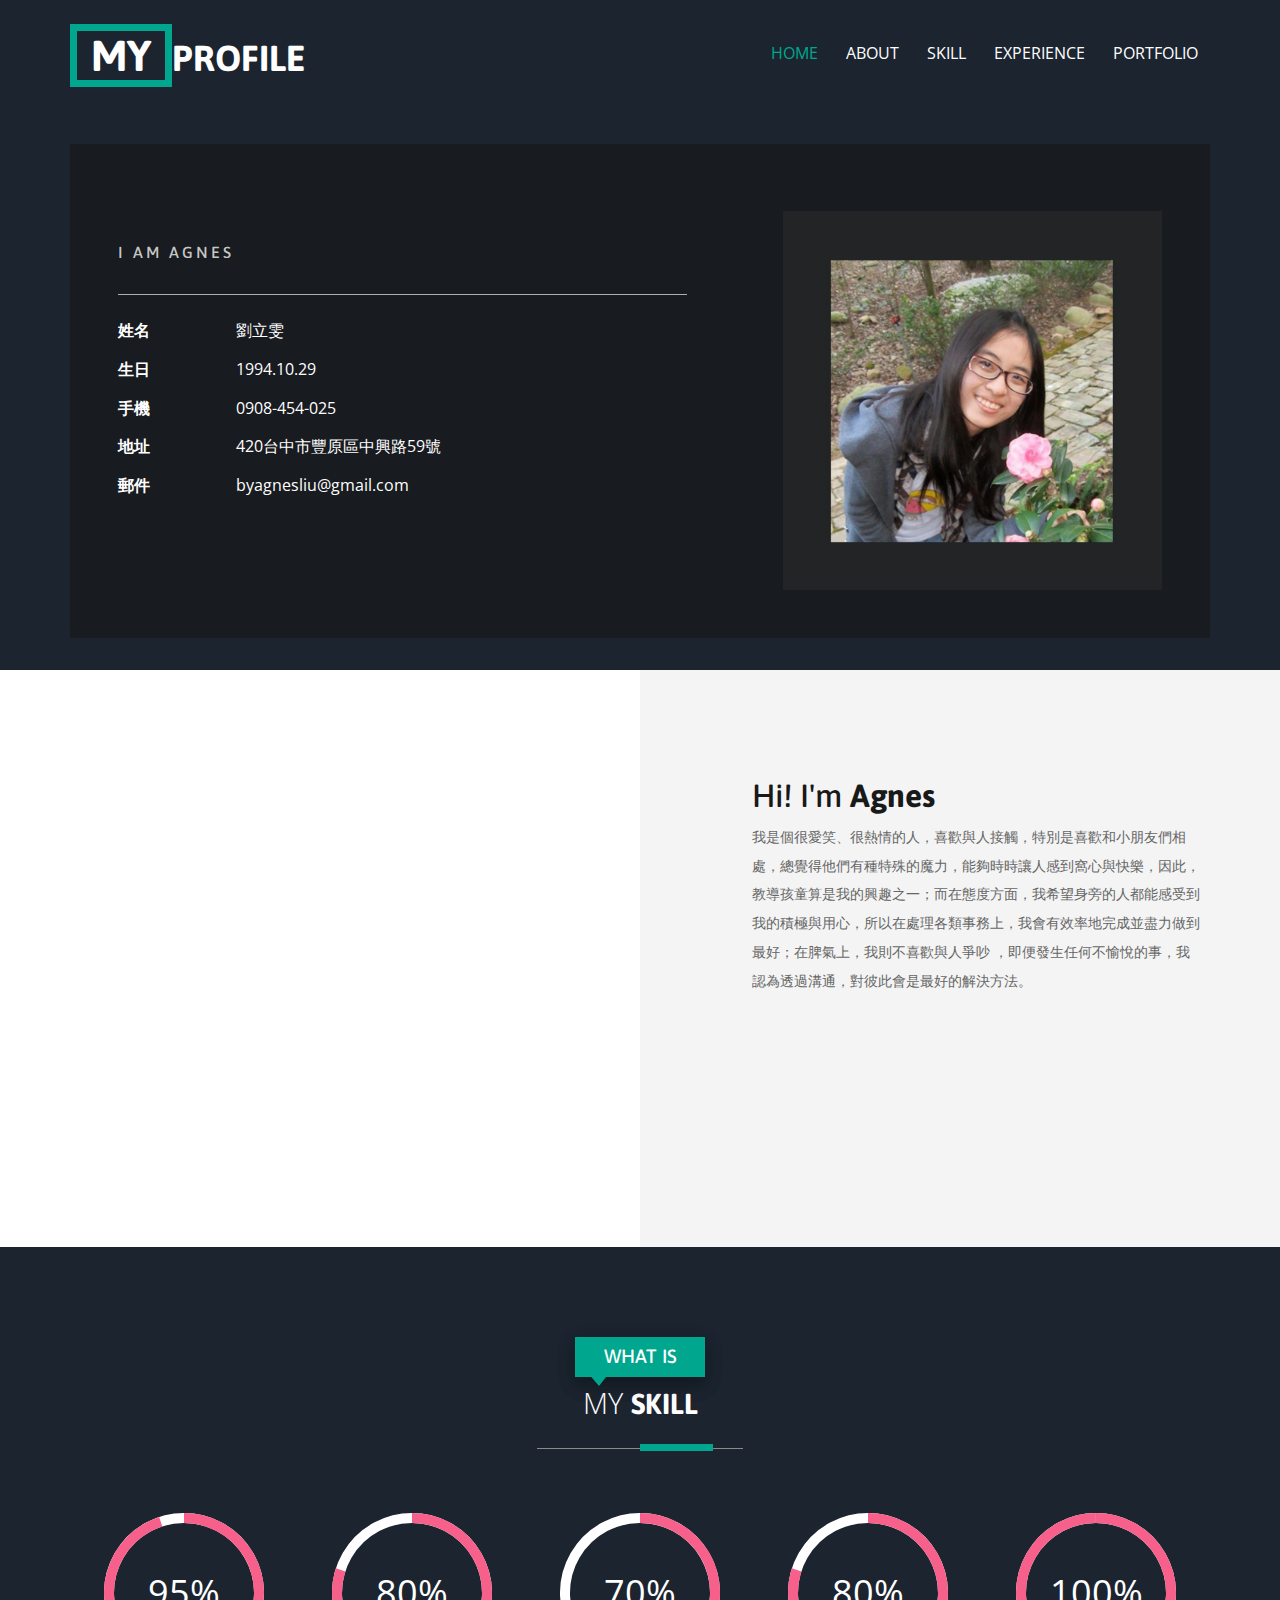
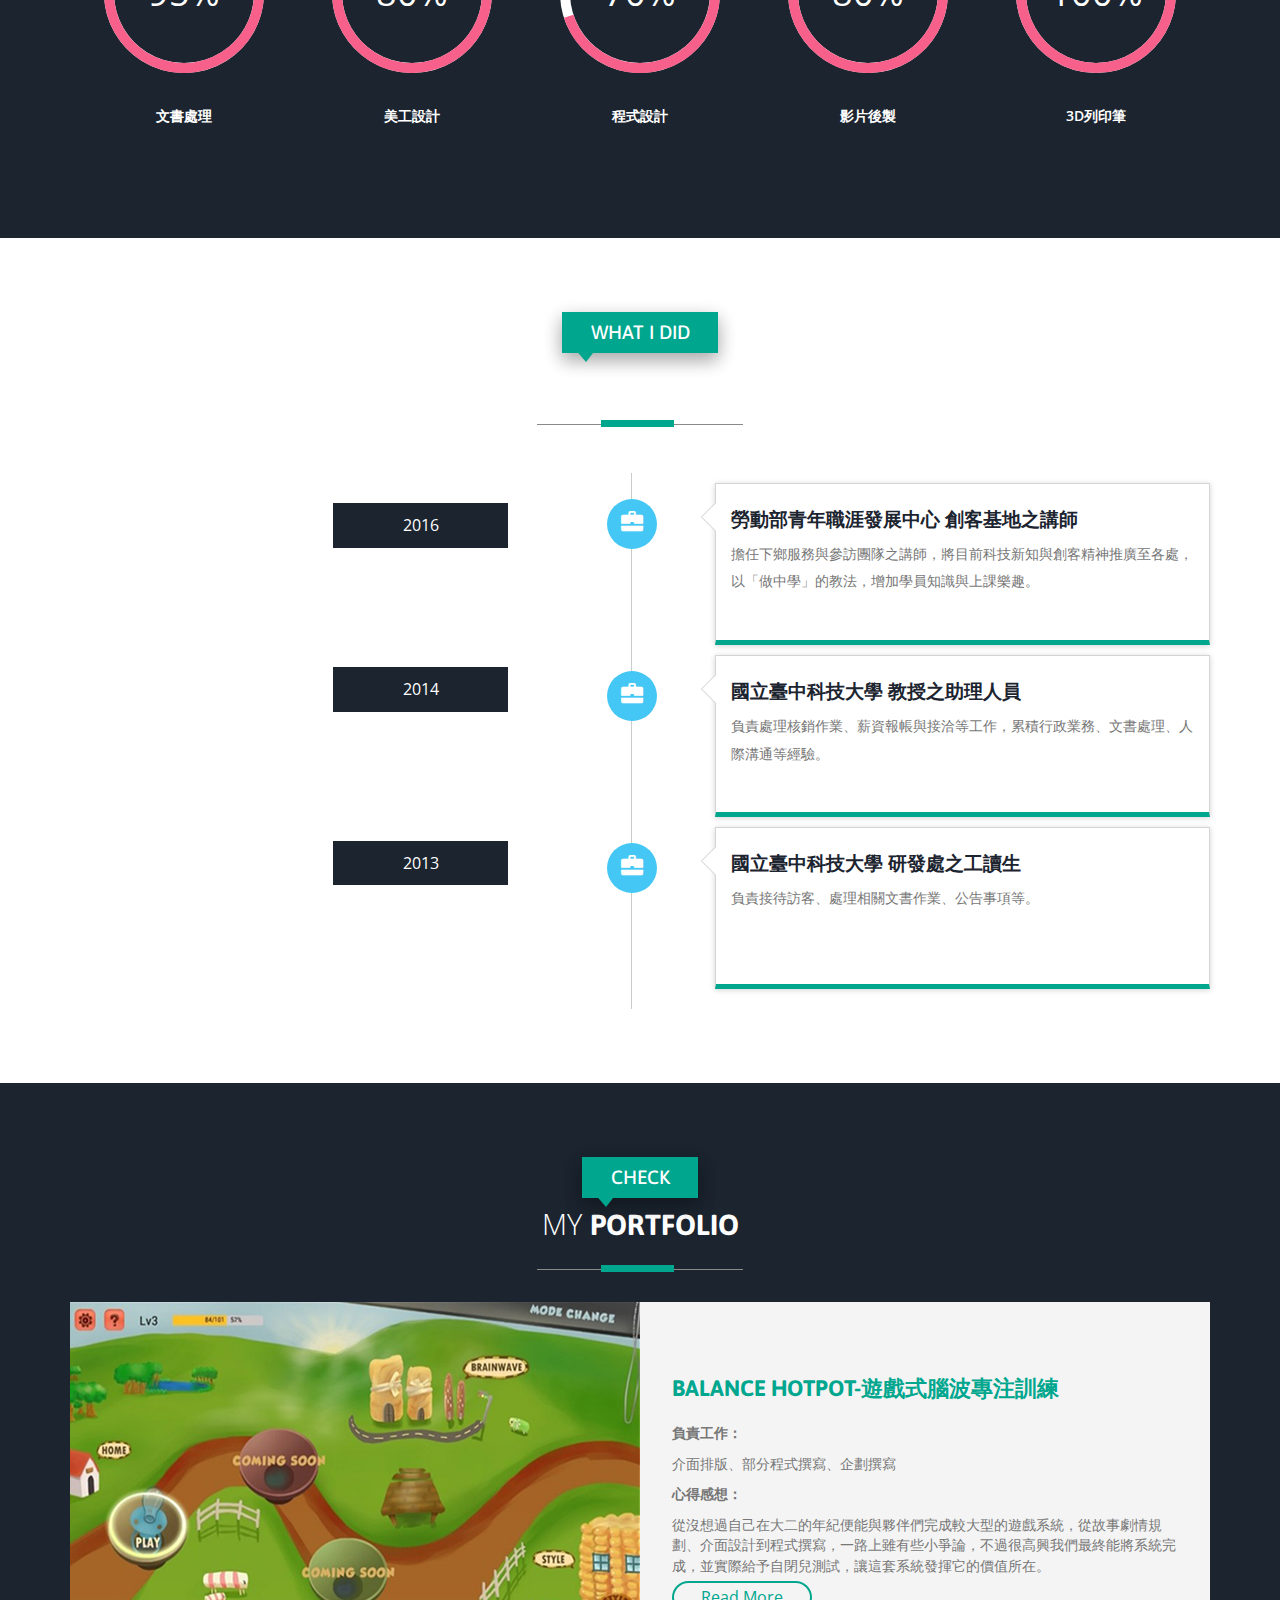
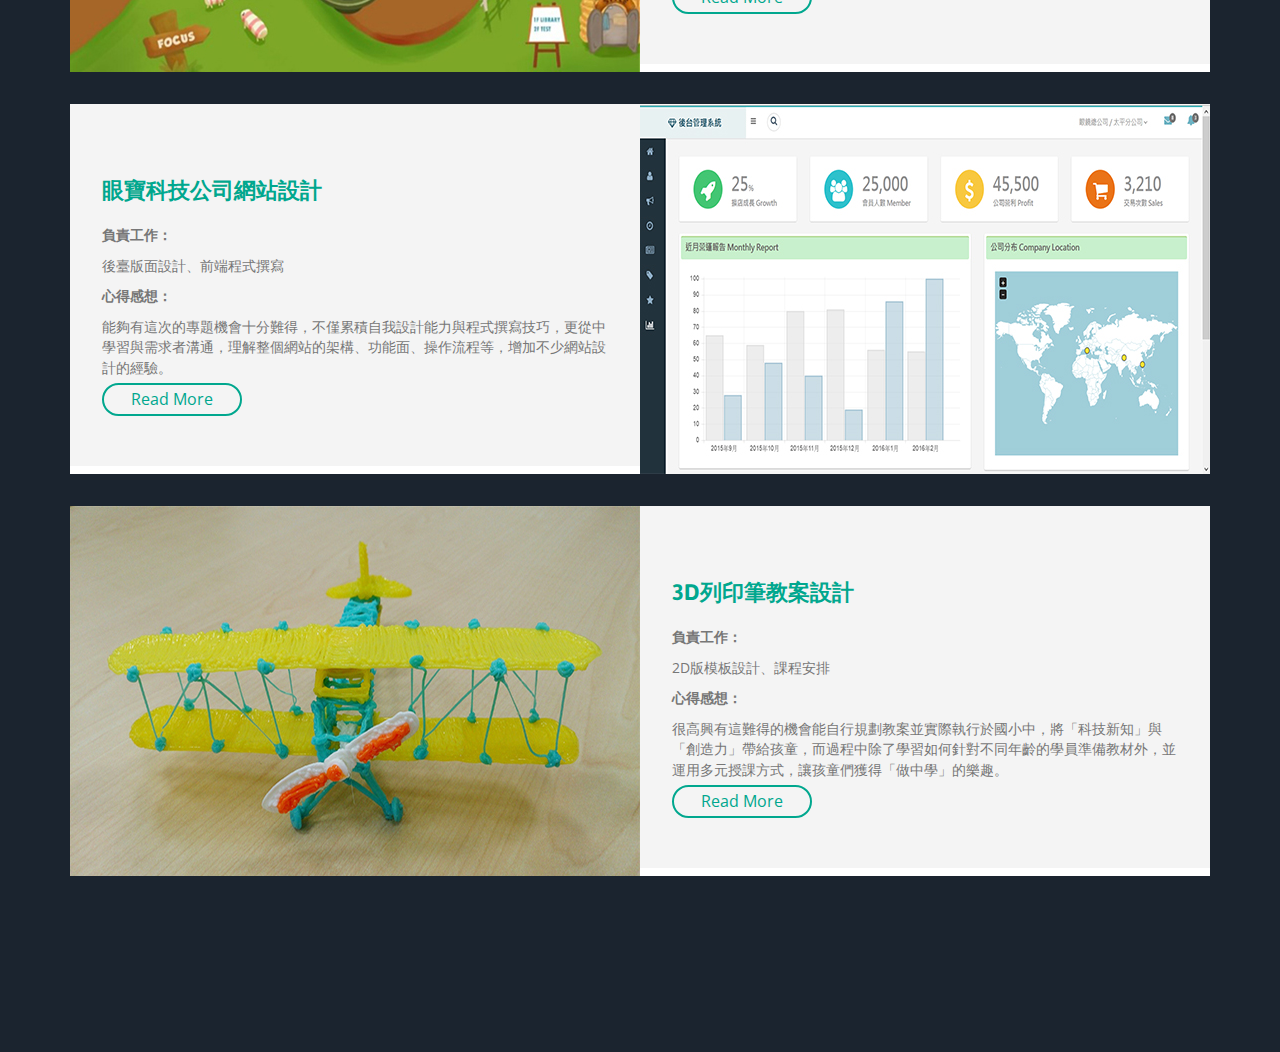
==== index.html @ fe621efb "upload myprofile" ====
<!DOCTYPE HTML>
<html>
	<head>
		<title>My Profile</title>
		<meta name="viewport" content="width=device-width, initial-scale=1"/>
		<meta http-equiv="Content-Type" content="text/html; charset=utf-8" />
		<link href="css/bootstrap.css" rel='stylesheet' type='text/css' />
		<link href="css/style.css" rel='stylesheet' type='text/css' />
		<link href='//fonts.googleapis.com/css?family=Asap:400,700,400italic' rel='stylesheet' type='text/css'>
		<link href='//fonts.googleapis.com/css?family=Open+Sans:400,300,600' rel='stylesheet' type='text/css'>

		<script src="js/jquery.min.js"></script>
		<script type="text/javascript" language="javascript" src="myprofile/myprofile.nocache.js"></script>
		 
		<!---- start-smoth-scrolling---->
		<script type="text/javascript" src="js/move-top.js"></script>
		<script type="text/javascript" src="js/easing.js"></script>
		<script type="text/javascript">
					jQuery(document).ready(function($) {
						$(".scroll").click(function(event){		
							event.preventDefault();
							$('html,body').animate({scrollTop:$(this.hash).offset().top},1000);
						});
					});
		</script>
	</head>

	<body>
		<!-- container -->
			<!-- header -->
			<div id="home" class="header">
				<div class="container">
					<!-- top-header -->
					<div class="top-header">
						<!--top-nav---->
						<div class="top-nav">
							<div class="navigation">
								<div class="logo">
									<h1><a href="index.html"><span>My</span>Profile</a></h1>
								</div>

								<div class="navigation-right">
									<span class="menu"><img src="images/menu.png" alt=" " /></span>
									<nav class="link-effect-3" id="link-effect-3">
										<ul class="nav1 nav nav-wil">
											<li class="active"><a data-hover="Home" href="index.html">Home</a></li>
											<li><a class="scroll" data-hover="About" href="#about">About</a></li>
											<li><a class="scroll" data-hover="Skill" href="#skill" >Skill</a></li>
											<li><a class="scroll" data-hover="Experience" href="#work">Experience</a></li>
											<li><a class="scroll" data-hover="Portfolio" href="#portfolio">Portfolio</a></li>
										</ul>
									</nav>
									<!-- script-for-menu -->
									<script>
									    $( "span.menu" ).click(function() {
											$( "ul.nav1" ).slideToggle( 300, function() {
											});
										});
									</script>
									<!-- /script-for-menu -->
								</div>

								<div class="clearfix"></div>
							</div>
						</div>

						<div class="banner-info">
							<div class="col-md-7 header-right">
								<h1 id="hi" style="display: none;">Hi</h1>
								<div >
									<h6 style="padding-top: 40px;">I AM AGNES</h6>
									<ul class="address">
										<li>
											<ul class="address-text">
												<li><b>姓名</b></li>
												<li>劉立雯</li>
											</ul>
										</li>
										<li>
											<ul class="address-text">
												<li><b>生日</b></li>
												<li>1994.10.29</li>
											</ul>
										</li>
										<li>
											<ul class="address-text">
												<li><b>手機</b></li>
												<li>0908-454-025</li>
											</ul>
										</li>
										<li>
											<ul class="address-text">
												<li><b>地址</b></li>
												<li>420台中市豐原區中興路59號</li>
											</ul>
										</li>
										<li>
											<ul class="address-text">
												<li><b>郵件</b></li>
												<li>byagnesliu@gmail.com</a></li>
											</ul>
										</li>								
									</ul>
								</div>
							</div>

							<div class="col-md-5 header-left">
								<img id="myphoto" src="images/img1.jpg" alt="">
							</div>
							<script>
								$("#myphoto").hover(function(){
									$("#hi").fadeIn("slow").fadeOut("slow").fadeIn("slow");
								});
							</script>
							<div class="clearfix"> </div>
									
					    </div>
					</div>
				</div>
			</div>

			<!-- about -->
			<div id="about" class="about">
				<div class="col-md-6 about-left">
					<div class="about-left-grid">
						<h2>Hi! I'm <span>Agnes</span></h2>
						<p>我是個很愛笑、很熱情的人，喜歡與人接觸，特別是喜歡和小朋友們相處，總覺得他們有種特殊的魔力，能夠時時讓人感到窩心與快樂，因此，教導孩童算是我的興趣之一；而在態度方面，我希望身旁的人都能感受到我的積極與用心，所以在處理各類事務上，我會有效率地完成並盡力做到最好；在脾氣上，我則不喜歡與人爭吵 ，即便發生任何不愉悅的事，我認為透過溝通，對彼此會是最好的解決方法。</p>
					</div>
				</div>

				<div class="col-md-6 about-right">
				</div>
				
				<div class="clearfix"> </div>
			</div>

			<!-- skill -->
			<div class="skill" id="skill">
				<div class="container">
					<div class="skill-head one text-center ">
						<h4>WHAT IS</h4>
						<h3>MY <span>SKILL</span></h3>
						<span class="border two"></span>
				</div>
				<div class="skill-grids">
					<div class="col-md-2 skills-grid text-center">
						<div class="circle" id="circles-1"></div>
						<p>文書處理</p>
					</div>
					<div class="col-md-2 skills-grid text-center">
						<div class="circle" id="circles-2"></div>
						<p>美工設計</p>
					</div>
					<div class="col-md-2 skills-grid text-center">
						<div class="circle" id="circles-3"></div>
						<p>程式設計</p>
					</div>
					<div class="col-md-2 skills-grid text-center">
						<div class="circle" id="circles-4"></div>
						<p>影片後製</p>
					</div>
					<div class="col-md-2 skills-grid text-center">
						<div class="circle" id="circles-5"></div>
						<p>3D列印筆</p>
					</div>
					<div class="clearfix"> </div>

					<script type="text/javascript" src="js/circles.js"></script>
					<script>
								
								for (var i = 1; i <= 7; i++) {
									var child = document.getElementById('circles-' + i);
									var percentage = [95,80,70,80,100];
										Circles.create({
											id:         child.id,
											percentage: percentage[i-1],
											radius:     80,
											width:      10,
											number:   	percentage / 1,
											text:       '%',
											colors:     ['#ffffff', '#f6608a']
										});
								}
									
					</script>
				</div>
			</div>	

			<!--experience-->
			<div id="work" class="work">
				<div class="container">
					<div class="skill-head text-center">
						<h4>WHAT I DID</h4>
						<h3>MY <span>EXPERIENCE</span></h3>
						<span class="border one"></span>
					</div>
					<div class="time-main w3l-agile">
						<div class="col-md-6 year-info">
							<ul class="year">
								<li>2016</li>
								<li>2014</li>
								<li>2013</li>
								<div class="clearfix"></div>
							</ul>
						</div> 
					    <ul class="col-md-6 timeline">
							<li>
								<div class="timeline-badge info"><i class="glyphicon glyphicon-briefcase"></i></div>
								<div class="timeline-panel">
									<div class="timeline-heading">
										<h4 class="timeline-title">勞動部青年職涯發展中心 創客基地之講師    </h4>
									</div>
									<div class="timeline-body">
										<p>擔任下鄉服務與參訪團隊之講師，將目前科技新知與創客精神推廣至各處，以「做中學」的教法，增加學員知識與上課樂趣。 </p>
									</div>
								 </div>
							</li>
							<li>
								<div class="timeline-badge info"><i class="glyphicon glyphicon-briefcase"></i></div>
								<div class="timeline-panel">
									<div class="timeline-heading">
										<h4 class="timeline-title">國立臺中科技大學 教授之助理人員  </h4>
									</div>
									<div class="timeline-body">
										<p>負責處理核銷作業、薪資報帳與接洽等工作，累積行政業務、文書處理、人際溝通等經驗。</p>
									</div>									
								 </div>
							</li>
							<li>
								<div class="timeline-badge info"><i class="glyphicon glyphicon-briefcase"></i></div>
								<div class="timeline-panel">
									<div class="timeline-heading">
										<h4 class="timeline-title">國立臺中科技大學 研發處之工讀生  </h4>
									</div>
									<div class="timeline-body">
										<p>負責接待訪客、處理相關文書作業、公告事項等。</p>
									</div>									
								 </div>
							</li>
						</ul>
						<div class="clearfix"></div>
					</div>
				</div>
			</div>
			
    		<!-- portfolio -->
			<div class="portfolio" id="portfolio">
				<div class="container">
						<div class="skill-head text-center">
						<h4>CHECK</h4>
						<h3>MY <span>PORTFOLIO</span></h3>
						<span class="border one"></span>
				</div>
				<!--Balance Hotpot-->
				<div class="news-grid w3l-agile">
					<div class="col-md-6 news-img">
						<a href="#" data-toggle="modal" data-target="#myModal1"> <img src="images/b1.jpg" alt=" " class="img-responsive"></a>
					</div>
					<div class="col-md-6 news-text">
						<h3> <a href="#" data-toggle="modal" data-target="#myModal1">Balance Hotpot-遊戲式腦波專注訓練</a></h3>
						<p><b>負責工作：</b></p>
						<p>介面排版、部分程式撰寫、企劃撰寫</p>
						<p><b>心得感想：</b></p>
						<p>從沒想過自己在大二的年紀便能與夥伴們完成較大型的遊戲系統，從故事劇情規劃、介面設計到程式撰寫，一路上雖有些小爭論，不過很高興我們最終能將系統完成，並實際給予自閉兒測試，讓這套系統發揮它的價值所在。</p>
						<a href="#" data-toggle="modal" data-target="#myModal1" class="read hvr-shutter-in-horizontal" style="margin-top: 20px">Read More</a>
					</div>		
					<div class="clearfix"></div>
				</div>
				<!--Glasses-->
				<div class="news-grid">
					<div class="col-md-6 news-text two">
						<h3> <a href="#" data-toggle="modal" data-target="#myModal2">眼寶科技公司網站設計</a></h3>
						<p><b>負責工作：</b></p>
						<p>後臺版面設計、前端程式撰寫</p>
						<p><b>心得感想：</b></p>
						<p>能夠有這次的專題機會十分難得，不僅累積自我設計能力與程式撰寫技巧，更從中學習與需求者溝通，理解整個網站的架構、功能面、操作流程等，增加不少網站設計的經驗。</p>

						<a href="#" data-toggle="modal" data-target="#myModal2" class="read hvr-shutter-in-horizontal" style="margin-top: 20px">Read More</a>
					</div>
					<div class="col-md-6 news-img two">
						<a href="#" data-toggle="modal" data-target="#myModal2"> <img src="images/b2.jpg" alt=" " class="img-responsive"></a> 
					</div>
					<div class="clearfix"></div>
				</div>
				<!--3D Pen-->
				<div class="news-grid">
					<div class="col-md-6 news-img">
						<a href="#" data-toggle="modal" data-target="#myModal3"> <img src="images/b3.jpg" alt=" " class="img-responsive"></a> 
					</div>
					<div class="col-md-6 news-text">
						<h3> <a href="#" data-toggle="modal" data-target="#myModal3">3D列印筆教案設計</a></h3>
						<p><b>負責工作：</b></p>
						<p>2D版模板設計、課程安排</p>
						<p><b>心得感想：</b></p>
						<p>很高興有這難得的機會能自行規劃教案並實際執行於國小中，將「科技新知」與「創造力」帶給孩童，而過程中除了學習如何針對不同年齡的學員準備教材外，並運用多元授課方式，讓孩童們獲得「做中學」的樂趣。</p>

						<a href="#" data-toggle="modal" data-target="#myModal3" class="read hvr-shutter-in-horizontal">Read More</a>
					</div>
					<div class="clearfix"></div>
				</div>
			</div>
			
				
			<!-- pop BalanceHotpot-->
			<div class="modal ab fade" id="myModal1" tabindex="-1" role="dialog" aria-labelledby="myModalLabel">
				<div class="modal-dialog about" role="document">
					<div class="modal-content about">
						<div class="modal-header">
							<button type="button" class="close ab" data-dismiss="modal" aria-label="Close"><span aria-hidden="true">&times;</span></button>						
						</div>
						<div class="modal-body about">
							<div class="about">
								<div class="about-inner">	   
									<img src="images/b1.jpg" alt="about"/>
										<h4 class="tittle">Balance Hotpot-遊戲式腦波專注訓練</h4>
										<p style="text-align: left">本作品為一數位學習輔助教具，旨在協助自閉兒孩童進行專注訓練之早療，透過趣味性的動畫與故事劇情，增加孩童在使用過程中的吸引力，而為準確測量專注數值的高低，搭配美國神念科技 (NeuroSky) 所研發的行動腦波耳機作為穿戴應用；在學習過程中，則採用自我調整學習（self-regulated learning） 理論作為基礎，規劃一套完整的流程，讓學習者藉著自身的力量便能學習自我提升專注力，其中另融入學習風格(learning styles)此教育理論，為使用者打造個人化的學習環境。</p>
								</div>			
							</div>
						</div>
					</div>
				</div>
			</div>

			<!-- pop Glasses-->
			<div class="modal ab fade" id="myModal2" tabindex="-1" role="dialog" aria-labelledby="myModalLabel">
				<div class="modal-dialog about" role="document">
					<div class="modal-content about">
						<div class="modal-header">
							<button type="button" class="close ab" data-dismiss="modal" aria-label="Close"><span aria-hidden="true">&times;</span></button>						
						</div>
						<div class="modal-body about">
							<div class="about">
								<div class="about-inner">	   
									<img src="images/b2.jpg" alt="about"/>
										<h4 class="tittle">眼寶科技公司網站設計</h4>
										<p style="text-align: left">本網站為一購物網站，因應客戶之需求，提供線上銷售、查看商品資訊、分析客源等需求。</p>
								</div>			
							</div>
						</div>
					</div>
				</div>
			</div>

			<!-- pop 3D Pen-->
			<div class="modal ab fade" id="myModal3" tabindex="-1" role="dialog" aria-labelledby="myModalLabel">
				<div class="modal-dialog about" role="document">
					<div class="modal-content about">
						<div class="modal-header">
							<button type="button" class="close ab" data-dismiss="modal" aria-label="Close"><span aria-hidden="true">&times;</span></button>						
						</div>
						<div class="modal-body about">
							<div class="about">
								<div class="about-inner">	   
									<img src="images/b3.jpg" alt="about"/>
										<h4 class="tittle">3D列印筆教案設計</h4>
										<p style="text-align: left">因多數學生未曾使用過3D列印筆，故在課程設計上先進行機器使用教學(握筆方式、進料、換線、繪製方式等)，建構學生對新科技物品有初步的使用概念與認知；接著，繪製2D平面圖，再由平面組裝成3D立體圖形，讓學習者了解立體物品的形成與空間概念的應用，而後透過引導方式，誘發學習者對該立體物品產生某一認知連結，為其外觀進行自由創作，展現創意設計之能力。。</p>
								</div>			
							</div>
						</div>
					</div>
				</div>
			</div>

			<a href="#home" id="toTop" style="display: block;"> <span id="toTopHover" style="opacity: 1;"> </span></a>
			<!--start-smooth-scrolling-->
			<script type="text/javascript">
				$(document).ready(function() {			
						$().UItoTop({ easingType: 'easeOutQuart' });
				});
			</script>
			<!-- //for bootstrap working -->
			<script src="js/bootstrap.js"></script>

	</body>
</html>
---- css/style.css ----
/*--
Author: W3layouts
Author URL: http://w3layouts.com
License: Creative Commons Attribution 3.0 Unported
License URL: http://creativecommons.org/licenses/by/3.0/
--*/
html, body{
    font-family: '微軟正黑體','Open Sans', sans-serif;
    font-size: 100%;
  	background: #FFf;
}
body a{
	transition:0.5s all;
	-webkit-transition:0.5s all;
	-moz-transition:0.5s all;
	-o-transition:0.5s all;
	-ms-transition:0.5s all;
}
body h1,h2,h3,h4,h5,h6{
	    font-family: 'Asap', sans-serif;
}
/*-- header --*/
#home {
    background: #1b242f;
    background-size: cover;
    -webkit-background-size: cover;
    -moz-background-size: cover;
    -o-background-size: cover;
    -ms-background-size: cover;
    min-height:650px;
	position: relative;
}
.top-header {
	padding: 2em 0;
}
.logo h1 {
    margin: 0;
    text-transform: uppercase;
    font-weight: bold;
     color:#fff;
}
.logo h1 a{
	text-decoration:none;
	 color:#fff;
}
.logo span {
    border: 7px solid #00a78e;
    padding: 0px 14px;
    font-size: 1.2em;
    color: #fff;
}
.logo{
	float:left;
}
.navigation-right{
	float:right;
}
.navigation-right ul li{
	display:inline-block;
}
.navigation-right ul li a{
	color:#fff;
    font-size:1em;
    text-decoration: none;
    padding: 10px 0;
	text-transform:uppercase;
    font-family: 'Open Sans', sans-serif;
}
.navigation-right ul li.active a{
	    color: #00a78e;
}
span.menu{
	display:none;
}
/*-- nav-hover --*/
.link-effect-3 a {
	padding: 10px 0;
	margin: 0 12px;
	color: #797878;
	text-shadow: none;
	position: relative;  
    font-family: 'Open Sans', sans-serif;
}
.link-effect-3 a::before {
	position: absolute;
	top: 0;
	left: 0;
	overflow: hidden;
	padding: 10px 0;
	max-width: 0;
	border-bottom: 3px solid #00a78e;
    color: #00a78e;
	content: attr(data-hover);
	-webkit-transition: max-width 0.5s;
	-moz-transition: max-width 0.5s;
	transition: max-width 0.5s;
}
.link-effect-3 a:hover::before {
	max-width: 100%;
}
/*--banner-info--*/
.banner-info {
    background:rgba(23, 20, 20, 0.58);
    margin-top: 4em;
}
.header-left {
    padding: 3em;
}
.header-right {
    padding: 3em;
}
ul.address-text {
    padding: 0;
}
ul.address {
    padding: 0;
}
.header-left img {
    width: 100%;
     margin-top: 19px;
}
.header-right {
    padding-left: 3em;
}
.header-right h1 {
    font-size: 2.5em;
    color: #fff;
    margin: 0.5em 0 0;
    font-weight: bold;
}
.header-right h1 {
    font-size: 1.2em;
    color: #FFF;
    background: #00a78e;
    display: inline-block;
    padding: .5em 1.5em;
    position: relative;
	    box-shadow: 0 8px 17px 0 rgba(0,0,0,0.2),0 6px 20px 0 rgba(0,0,0,0.19);
}
.header-right h1:before {
       width: 0;
    height: 0;
    position: absolute;
    content: '';
    bottom: -9px;
    left: 12px;
    border-style: solid;
    border-width: 14px 11px 0 12px;
    border-color: #00a78e transparent transparent transparent;
}
.skill-head h4 {
    font-size: 1.2em;
    color: #FFF;
    background: #00a78e;
    display: inline-block;
    padding: .5em 1.5em;
    position: relative;
	    box-shadow: 0 8px 17px 0 rgba(0,0,0,0.2),0 6px 20px 0 rgba(0,0,0,0.19);
}
.skill-head h4:before {
    width: 0;
    height: 0;
    position: absolute;
    content: '';
    bottom: -9px;
    left: 12px;
    border-style: solid;
    border-width: 14px 11px 0 12px;
    border-color: #00a78e transparent transparent transparent;
	
}
.header-right h6 {
       font-size: 1em;
    color: #C7C7C7;
    margin-top: 0.8em;
    letter-spacing: 3px;
    text-transform: uppercase;
}
ul.address {
    margin-top: 2em;
    border-top: 1px solid #AFAFAF;
    padding-top: 0.5em;
}
ul.address li {
    display: block;
}
ul.address li ul.address-text li {
    display: inline-block;
    font-size: 1em;
    color: #fff;
    margin-top: 1em;
	font-weight: 400;
}
ul.address li ul.address-text li:nth-child(1){
	width: 20%;
}
ul.address li ul.address-text li a {
    color: #fff;
	text-decoration:none;
}
ul.address li ul.address-text li a:hover{
        color: #00a78e;
}
ul.address-text b {
    color:#fff;
}

/*-- wellcome-note --*/
.welcome-note{
	margin:3em 0;
}
.note{
	
}
.note h1{
	color:#FFF;
	font-size:2.5em;
	font-weight:400;
}
.note h1 span{
	font-weight:700;
}
/*-- /blogs --*/
.news-text {
    float: right;
    padding: 3.38em 2em;
    background: #f4f4f4;
}
.news-img {
    float: left;
    position: relative;
    padding: 0;
}
.news-text.two {
    float:left;
}
.news-img img,.news-img.two  img{
    width: 100%;
}
.news-img.two {
    float:right;
}
.news-text h3   {
    font-size: 1.4em;
    color: #333333;
    text-transform: uppercase;
        margin-bottom: 1em;
		font-weight:bold;
}
.news-text p {
    font-size: 0.9em;;
    color: #777;
}
.news-text h3  a,ul.news li:hover  i{
	 color:#00a78e;
	 text-decoration:none;
}
ul.news li {
    display: inline-block;
       margin-right: 1em;
}
ul.news li i {
    margin-right: 4px;
}
ul.news li a{
    font-size: 0.9em;
    color: #777;
}
ul.news li i{
	color:#333;
}
a.read {
    margin-top:10px; 
    padding: 0.2em 1.7em;
    font-size: 1em;
    color: #00a78e;
    border: 2px solid #00a78e;
    text-decoration: none;
    border-radius: 1.5em;
    -webkit-border-radius: 1.5em;
    -moz-border-radius: 1.5em;
    -o-border-radius: 1.5em;
    -ms-border-radius: 1.5em;
}
a.read:hover {
	background:#00a78e;
	color:#fff;
}
ul.news {
    padding: 0;
}
.news-grid {
    margin: 2em 0;
    background: white;
}
.news-grid:hover{
		transition:0.5s all;
	-webkit-transition:0.5s all;
	-moz-transition:0.5s all;
	-o-transition:0.5s all;
	-ms-transition:0.5s all;
   box-shadow: 0 8px 17px 0 rgba(0,0,0,0.2),0 6px 20px 0 rgba(0,0,0,0.19);
   -webkit-box-shadow: 0 8px 17px 0 rgba(0,0,0,0.2),0 6px 20px 0 rgba(0,0,0,0.19);
   -moz-box-shadow: 0 8px 17px 0 rgba(0,0,0,0.2),0 6px 20px 0 rgba(0,0,0,0.19);
   -o-box-shadow: 0 8px 17px 0 rgba(0,0,0,0.2),0 6px 20px 0 rgba(0,0,0,0.19);
}
.blog {
    padding:5em 0;
}
.about-inner p {
    color: #777;
    line-height: 1.8em;
    font-size:0.9em;
}
h4.tittle  {
    color: #00a78e;
    text-decoration: none;
    font-size: 1.4em;
    margin: 1em 0 0.5em 0;
    text-transform: uppercase;
    font-weight: bold;
}
.modal-dialog.about {
    width: 757px;
    margin:3.5em auto 0;
}
.modal-content.about {
    background-color: #fff;
    border-radius: 0px!important;
}
.modal-body {
    position: relative;
    padding: 20px;
    text-align: center;
}
/*-- about-us --*/
span.border {
    width: 18%;
    background: #8C8989;
    height: 1px;
    display: block;
    margin-top: 26px;
    position: relative;
    margin: 23px auto 0px;
}
 span.border:after {
       content: ' ';
    position: absolute;
    background: #00a78e;
    height: 7px;
    display: block;
    width: 73px;
    top: -4px;
    left: 103px;
}
span.border.one:after {
    content: ' ';
    position: absolute;
    background: #00a78e;
    height: 7px;
    display: block;
    width: 73px;
    top: -4px;
    left: 64px;
}
.about-left-grid h3{
	font-size:2.5em;
	color:#FFF;
}
.about-left-grid{
	width:70%;
	float:right;
    margin-right: 10em;
	min-height:433px;
}
.about-left-grid h2{
	color:#191919;
	font-size:2em;
}
.about-left-grid h2 span{
	font-weight:700;
}
.about-left-grid p{
    color: #666666;
    font-size:1em;
    line-height: 2em;
    margin-top: 1.5em;
} 
.about-left-grid ul{
	margin:3em 0 0 0;
	padding:0;
}
.about-left-grid ul li{
	display:inline-block;
}
.about-left-grid ul li:nth-child(1){
	margin-right: 0.2em;
}
.about-left {
      padding: 4.5em 0 4.7em 0;
    float: right;
    background: #f4f4f4;
}
.about-left-grid ul li a {
       padding: 0.6em 2em;
    font-size: 1.2em;
    color: #00a78e;
    border: 2px solid #00a78e;
    text-decoration: none;
    border-radius: 1.5em;
    -webkit-border-radius: 1.5em;
    -moz-border-radius: 1.5em;
    -o-border-radius: 1.5em;
    -ms-border-radius: 1.5em;
}
.about-left-grid ul li a:hover{
	background:#00a78e;
	color:#FFF;
	border-radius:1.5em;
	-webkit-border-radius:1.5em;
	-moz-border-radius:1.5em;
	-o-border-radius:1.5em;
	-ms-border-radius:1.5em;
}
.about-right{
	 float: left;
	padding:0;
	background:url(../images/about-pic.jpg) no-repeat 0px 0px;
	background-size: cover;
   -o-background-size: cover;
   -webkit-background-size: cover;
   -moz-background-size: cover;
   -ms-background-size: cover;
}
/*-- skill --*/
.skill-head h3{
	color: #ffffff;
  font-size: 2em;
  font-weight:300;
  font-family: 'Open Sans', sans-serif;
  margin: 0;
  padding: 0 0 0.2em 0;
}
.skill-head h3 span{
	font-weight:700;
  font-family: 'Asap', sans-serif;
}
.skills-grid p{
  margin:20px 0 0 0;
  color:#ffffff;
  font-size: 0.9em;
  font-weight:600;
  text-transform:uppercase;
  font-family: '微軟正黑體','Open Sans', sans-serif;
}
.circle{
color:#ffffff;
font-size:36px;
}
span.circles-number {
  font-size: 36px;
}
span.circles-text {
  font-size: 36px;
}
.circles-text-wrp {
  line-height: 142px !important;
}

/* Rectangle In */
.hvr-rectangle-in {
  display: inline-block;
  vertical-align: middle;
  -webkit-transform: translateZ(0);
  transform: translateZ(0);
  box-shadow: 0 0 1px rgba(0, 0, 0, 0);
  -webkit-backface-visibility: hidden;
  backface-visibility: hidden;
  -moz-osx-font-smoothing: grayscale;
  position: relative;
  background:#00a78e;
  -webkit-transition-property: color;
  transition-property: color;
  -webkit-transition-duration: 0.3s;
  transition-duration: 0.3s;
  width: 70px;
    height: 70px;
    text-align: center;
	    border-radius: 50%;
}
.hvr-rectangle-in:before {
  content: "";
  position: absolute;
  z-index: -1;
  top: 0;
  left: 0;
  right: 0;
  bottom: 0;
  background:#F5F5F5;
  -webkit-transform: scale(1);
  transform: scale(1);
  -webkit-transition-property: transform;
  transition-property: transform;
  -webkit-transition-duration: 0.3s;
  transition-duration: 0.3s;
  -webkit-transition-timing-function: ease-out;
  transition-timing-function: ease-out;
      border-radius: 50%;
}
.hvr-rectangle-in:hover, .hvr-rectangle-in:focus, .hvr-rectangle-in:active {
  color: white;
}
.hvr-rectangle-in:hover:before, .hvr-rectangle-in:focus:before, .hvr-rectangle-in:active:before,.wthree_about_right_grid:hover .hvr-rectangle-in:before,.agileits_services_grid:hover .hvr-rectangle-in:before{
  -webkit-transform: scale(0);
  transform: scale(0);
}
.wthree_about_right_grids {
     margin-top: 4em;
}
#skill {
    padding: 5em 0;
    background: #1b242f;
}
.skill-head.one h3{
	color:#fff;
}

.skill-grids{
    margin-top: 4em;
    margin-bottom: 7em;
}
/*-- experience --*/
#work {
    padding: 5em 0;
    background: white;
}
.timeline {
  list-style: none;
      padding: 10px 0 10px;
  position: relative;
}
.timeline:before {
      top: 0;
    bottom: 0;
    position: absolute;
    content: " ";
    width: 1px;
    background-color: #ccc;
       left: -9px;
    margin-right: -1.5px;
}

.timeline > li {
  margin-bottom:10px;
  position: relative;
}

.timeline > li:before,
.timeline > li:after {
  content: " ";
  display: table;
}

.timeline > li:after {
  clear: both;
}

.timeline > li > .timeline-panel {
  width: calc( 100% - 75px );
    float: right;
    border: 1px solid #d4d4d4;
     padding: 15px 15px;
    position: relative;
  -webkit-box-shadow: 0 1px 6px rgba(0, 0, 0, 0.175);
  box-shadow: 0 1px 6px rgba(0, 0, 0, 0.175);
      background: #fff;
	  border-bottom: 5px solid #00a78e;
}
h4.timeline-title a {
    margin: 0;
    padding: 5px 0;
    color:#333;
}
h4.timeline-title a:hover {
    color: #00C6D7;
}
.timeline-body {
  height:85px;
}
.timeline-body p {
    font-size: 0.9em;
    margin: 0;
    padding: 0;
    color: #777;
    line-height: 1.9em;
}
.timeline > li > .timeline-panel:before {
  position: absolute;
  top: 18px;
  left: -15px;
  display: inline-block;
  border-top: 15px solid transparent;
  border-right: 15px solid #ccc;
  border-left: 0 solid #ccc;
  border-bottom: 15px solid transparent;
  content: " ";
}

.timeline > li > .timeline-panel:after {
  position: absolute;
  top:19px;
  left: -14px;
  display: inline-block;
  border-top: 14px solid transparent;
  border-right: 14px solid #fff;
  border-left: 0 solid #fff;
  border-bottom: 14px solid transparent;
  content: " ";
}

.timeline > li > .timeline-badge {
  color: #fff;
  width: 50px;
  height: 50px;
  line-height: 50px;
  font-size: 1.4em;
  text-align: center;
  position: absolute;
  top: 16px;
  left: -33px;
  margin-right: -25px;
  background-color: #999999;
  z-index: 100;
  border-top-right-radius: 50%;
  border-top-left-radius: 50%;
  border-bottom-right-radius: 50%;
  border-bottom-left-radius: 50%;
}

.timeline-badge.primary {
  background-color: #eb5424 !important;
}

.timeline-badge.success {
  background-color: #237f52 !important;
}

.timeline-badge.warning {
  background-color: #f0ad4e !important;
}

.timeline-badge.danger {
  background-color: #bb1e10 !important;
}
.timeline-badge.pass {
  background-color: #fdbd10 !important;
}
.timeline-badge.info {
  background-color: #44c7f4 !important;
}
h4.timeline-title {
    color: #1b242f;
    font-size: 1.2em;
    font-weight: 600;
}
ul.year {
    text-align: right;
	    margin-left: 13em;
}
ul.year li {
     list-style: none;
    margin-top:30px;
    font-size: 1em;
    color: #fff;
    text-align: center;
    background: #1b242f;
    padding: 11px 0;
    width:60%;
    display: block;
}
ul.year li:nth-child(2){
	    margin-top: 119px;
}
ul.year li:nth-child(3){
	    margin-top: 129px;
}
ul.year li:nth-child(4){
	    margin-top: 116px;
}
ul.year li:nth-child(5){
	    margin-top: 112px;
}
.timeline-badge.success i {
    font-size: 0.9em;
}
.time-main {
    margin-top: 3em;
}
/*--//work--*/
.sap_tabs{
	clear:both;
	padding: 0em 0 0em;
}
.resp-tabs-list {
	text-align:center;
    list-style: none;
    margin: 3em 0 4em 0;
    padding: 0;
}
.resp-tab-item{
       margin: 0 3px;
    padding: 10px 20px;
    text-decoration: none;
    color: #343A4E;
    cursor: pointer;
    font-size: 18px;
    text-transform: uppercase;
    border: 2px solid #00a78e;
    display: inline-block;
    text-align: center;
    list-style: none;
    outline: none;
    -webkit-transition: all 0.3s ease-out;
    -moz-transition: all 0.3s ease-out;
    -ms-transition: all 0.3s ease-out;
    -o-transition: all 0.3s ease-out;
    transition: all 0.3s ease-out;
    text-transform: Capitalize;
    font-weight: 600;
}
.resp-tab-active,.resp-tab-item:hover{
	color: #fff;
       border: 2px solid #00a78e;
    background:#00a78e;
}
.resp-tabs-container {
	padding: 0px;
	clear: left;	
}
h2.resp-accordion {
	cursor: pointer;
	padding: 5px;
	display: none;
}
.resp-tab-content {
	display: none;
}
.resp-content-active, .resp-accordion-active {
   display: block;
}

.modal-header {
    border: none;
}
button.close{
	outline:none;
}
.modal-dialog {
    width: 600px;
    margin: 13em auto 0;
}
.port-modal{
	background:none;
	box-shadow:none;
	border:none;
	outline:none;
}

.team-gd img {
    width: 100%;
	border-bottom: 9px solid rgba(0, 0, 0, 0.81);
}
/*-- footer --*/
.footer {
    background: url(../images/contact.jpeg) no-repeat center top;
    background-size: cover;
    -webkit-background-size: cover;
    -moz-background-size: cover;
    -o-background-size: cover;
    -ms-background-size: cover;
    min-height: 650px;
    padding:5em 0 0em 0;
}
.footer_top ul li{
	font-size:22px;
	line-height:2em;
	list-style-type:none;
	text-transform:uppercase;
	display:inline-block;
	margin:0 20px;	
}
.footer_top ul {
    margin: 45px 0 45px;
	border-bottom:1px solid #fff;
    padding-bottom: 30px;
}
.footer_top ul li a{
	color:#B3B3B3;
	text-decoration:none;
	
}
/*-- //footer --*/
.copy_right p {
      color: #fff;
    font-size: 0.9em;
    line-height: 1.9em;
    margin: 1em 0;
}
.copy_right p a{
    color: #00a78e;
	text-decoration:none;
}
/*-- //contact --*/
#toTop {
	display: none;
	text-decoration: none;
	position: fixed;
	bottom: 14px;
	right: 3%;
	overflow: hidden;
	width: 32px;
	height: 32px;
	border: none;
	text-indent: 100%;
	background: url("../images/movetop.png") no-repeat 0px 0px;
}
#toTopHover {
	width: 32px;
	height: 32px;
	display: block;
	overflow: hidden;
	float: right;
	opacity: 0;
	-moz-opacity: 0;
	filter: alpha(opacity=0);
}
/*-- responsive-design --*/
@media(max-width:1366px){
	.about-left-grid {
		width: 70%;
		float: right;
		margin-right: 5em;
		min-height: 433px;
	}
	#work,.portfolio{
		padding:4em 0;
	}
	.footer {
		min-height: 650px;
		padding: 4em 0 0em 0;
	}
	#port {
      padding:4em 0 0 0;
	}
	.thumb .team_pos {
		bottom: -83px;
		left: 0;
		margin-top: -17px;
		padding: 6px 0;
	}
	
}
@media(max-width:1280px){
	
	.thumb .team_pos {
		bottom: -83px;
		left: 0;
		margin-top: -28px;
		padding: 6px 0;
	}
	.skill-head h3 {
       font-size: 1.8em;
	}
	.about-left {
        padding: 5.5em 0 3.5em 0;
	}
	.about-left-grid p {
		font-size:0.9em;
		line-height: 2em;
		margin-top: 0.5em;
	}
}
@media(max-width:1024px){
	.about-left {
        padding:4em 0 3.5em 0;
	}
	.about-left-grid {
		width: 70%;
		float: right;
		margin-right:5em;
		min-height: 459px;
	}
	.news-text {
		float: right;
		padding: 0.7em 2em 2em 2em;
	}
	#work,.portfolio,#skill {
		padding: 3em 0;
	}
	#port {
		padding: 3em 0 0 0;
	}
	.footer {
		min-height: 587px;
		padding: 3em 0 0em 0;
	}
	ul.year li:nth-child(2) {
		margin-top: 157px;
	}
	ul.year li:nth-child(3) {
		margin-top: 145px;
	}
	ul.year li:nth-child(4) {
		margin-top: 149px;
	}
	ul.year li:nth-child(5) {
		margin-top: 147px;
	}
	.thumb .team_pos {
		bottom: -83px;
		left: 0;
		margin-top: -50px;
		padding: 6px 0;
	}
}
@media(max-width:991px){
	.navigation-right ul li a {
       font-size: 0.9em;
	}
	.link-effect-3 a {
		padding: 10px 0;
		margin: 6px 4px;
	}
	.header-left {
		padding: 2em 2em 0em 0;
		float: right;
		width: 49%;
	}
	.header-right {
		padding-left: 3em;
		float: left;
		width: 50%;
		padding: 2em;
	}
	.banner-info {
		background: rgba(47, 44, 44, 0.58);
		margin-top:3em;
	}
	ul.address li ul.address-text li {
		display: inline-block;
		font-size: 0.9em;
		margin-top: 1em;
	}
	ul.address li ul.address-text li:nth-child(1) {
		width: 26%;
	}
	.about-right {
    float: none;
	}
	.about-left {
		padding: 3em 0 3em 0;
		float: none;
		background: #f4f4f4;
	}
	.about-left-grid {
		width:80%;
		float: none;
		margin-right: 0;
		min-height: 306px;
		margin-left: 7em;
	}
	#home {
	   min-height: 563px;  
	}
	span.border {
      width: 29%;
	}
	span.border.two {
		width: 27%;
	}
	ul.year {
		text-align: center;
		margin-left: 0;
		margin: 0 auto 2em 0;
		padding:0;
	}
	ul.year li {
		margin-top:10px;
		font-size: 1em;
		padding: 11px 0;
		width: 29%;
		display: block;
		margin: 0 auto;
		    margin-bottom: 1em;
	}
	ul.year li:nth-child(2){
		margin-top: 0px!important;
	}
	ul.year li:nth-child(3){
		margin-top: 0px!important;
	}
	ul.year li:nth-child(4){
		margin-top: 0px!important;
	}
	ul.year li:nth-child(5){
		margin-top: 0px!important;
		    margin-bottom: 0em;
	}
	.timeline > li > .timeline-badge {
		color: #fff;
		width: 50px;
		height: 50px;
		line-height: 50px;
		font-size: 1.4em;
		position: absolute;
		top: 16px;
		left: -3px;
	}
	.timeline:before {
		top: 0;
		bottom: 0;
		position: absolute;
		content: " ";
		width: 1px;
		background-color: #ccc;
		left: 20px;
		margin-right: -1.5px;
	}
	.team-gd {
		padding: 0;
		width: 33%;
		float: left;
	}
	.thumb:hover ul li {
		margin: 113px 0px 0;
	}
	.news-img,.news-img.two {
		float: none;
		position: relative;
		padding: 0;
	}
	.mail_right {
		padding: 2em;
		margin-top: 1em;
	}
	.about-left-grid ul li a {
		padding: 0.6em 2em;
		font-size: 1em;
	}
}
@media(max-width:800px){
	.thumb:hover ul li {
		margin: 113px 0px 0;
	}
	.about-left-grid {
		width: 80%;
		float: none;
		margin-right: 0;
		min-height: 367px;
		margin-left: 7em;
	}
	.resp-tab-item {
		margin: 0 3px;
		padding: 6px 17px;
		font-size: 16px;
	}
	.resp-tabs-list {
		margin: 2em 0 2em 0;
		padding: 0;
	}
	span.border:after {
		height: 7px;
		width: 73px;
		top: -4px;
		left: 74px;
	}
}
@media(max-width:768px){
	.about-right {
		float: none;
	}
	.about-left-grid {
		width: 80%;
		float: none;
		margin-right: 0;
		min-height: 367px;
		margin-left: 7em;
	}
}
@media(max-width:640px){
	.mail_right input[type="text"], .mail_right input[type="email"], .mail_right textarea {
		background: none;
		width: 100%;
		color: #777;
		padding: 10px 10px;
		margin-bottom: 12px;
		outline: none;
		border: 2px solid #00a78e;
		font-size: 0.9em;
	}
	.mail_right textarea {
		height: 100px;
		resize: none;
	}
	.mail_right input[type="submit"] {
		font-size: 15px;
		padding: 11px 40px;
	}
	.contact-grid1-left1 {
      padding: 1em;
	}
	.mail_left {
		padding: 0;
	}
	.mail_us {
		margin-bottom:12px;
		margin-top: 27px;
	}
	.news-text h3 {
		font-size: 1.1em;
		margin-bottom: 0.5em;
		line-height: 1.45em;
	}
	.news-grid:nth-child(3) {
		margin: 0;
	}
	.team-gd {
		padding: 0;
		width: 50%;
		float: left;
	}
	.wthree_about_right_grids {
		margin-top:2em;
	}
	span.menu {
		display: block;
		cursor: pointer;
		width: 100%;
		position: relative;
		text-align: center;
		margin: 0px;
	}
	.navigation-right ul {
		position: absolute;
		left: 2%;
		width: 96%;
		z-index: 999;
		text-align: center;
		padding: 0px;
		margin: 13px 0px 0px;
	}
	.navigation-right ul.nav1 li {
		display: inline-block;
		width: 100%;
		margin: 0px;
		padding: 10px 0em;
	}
	ul.nav1 {
		display: none;
		margin-top: 2em;
		    background: rgba(27, 26, 26, 0.98);
	}
	.navigation-right {
		margin: 0.7em 0 0;
	}
	.navigation-right ul li a {
		display: inline-block;
	}
	.navigation-right ul.nav1 li {
		padding: 0px 0;
	}
	.navigation-right ul.nav1 li:nth-child(7){
		padding-bottom:10px;
	}
	.about-left-grid {
		width: 80%;
		float: none;
		margin-right: 0;
		min-height: 390px;
		margin-left: 7em;
	}
	span.border:after {
		height: 7px;
		width: 73px;
		top: -4px;
		left: 53px;
	}
	span.border.one:after {
		content: ' ';
		position: absolute;
		background: #00a78e;
		height: 7px;
		display: block;
		width: 73px;
		top: -4px;
		left: 46px;
	}
	span.border.two:after {
		content: ' ';
		position: absolute;
		background: #00a78e;
		height: 7px;
		display: block;
		width: 73px;
		top: -4px;
		left: 43px;
	}
	.modal-dialog.about {
		width: 611px;
		margin: 2em auto 0;
	}
	.about-inner img{
		width:100%;
	}
	.banner-info {
		margin-top: 2em;
	}
	.wthree_about_right_grid:nth-child(2) {
		margin-bottom: 1em;
	}
}
@media(max-width:600px){
	.modal-dialog.about {
		width: 518px;
		margin: 2em auto 0;
	}
	.portfolio-grids {
		margin-top: 1.5em;
	}
	.about-left-grid {
		width: 80%;
		float: none;
		margin-right: 0;
		min-height: 418px;
		margin-left: 7em;
	}
}
@media(max-width:480px){
	.wthree_about_right_grids {
		margin-top:1.5em;
	}
	h4.timeline-title {
      font-size: 1em;
	}
	#work, .portfolio, #skill {
		padding: 2em 0;
	}
	.skill-head h3 {
		font-size: 1.3em;
	}
	.skill-head h4 {
		font-size: 0.9em;
		padding: .5em 1.2em
	}
	span.border {
		    width: 40%;
		background: #8C8989;
		height: 1px;
		display: block;
		margin: 11px auto 0px;
	}
	span.border.two {
		width: 39%;
	}
	.time-main {
		margin-top: 1.5em;
	}
	.mail_right {
		padding: 1em;
		margin-top: 1em;
	}
	.resp-tab-item {
		margin: 0 0 5px 0px;
		padding: 6px 11px;
		font-size: 14px;
	}
	.thumb .team_pos {
		bottom: -83px;
		left: 0;
		margin-top: -79px;
		padding: 6px 0;
	}
	ul.news li {
		display: inline-block;
		margin-right: 0.5em;
	}
	.about-right {
		float: none;
	}
	.about-left-grid ul {
		margin: 1.5em 0 0 0;
		padding: 0;
	}
	.about-left-grid {
		width: 93%;
		float: none;
		margin-right: 0;
		min-height: 390px;
		margin-left: 2em;
	}
	.about-left-grid ul li a {
		padding: 0.6em 2em;
		font-size: 0.9em;
	}
	.modal-dialog.about {
		width: 442px;
		margin: 2em auto 0;
	}
	.header-right {
	    padding-left:0em;
		float: left;
		width: 100%;
		padding: 1em 1em 0em 1em;
	}
	.header-right h1 {
		font-size: 1em;
		padding: .4em 1em;
	}
	.header-left {
		padding: 0em 1em 1em 1em;
		float: right;
		width: 100%;
	}
	.header-left img {
		width: 100%;
		margin-top: 3px;
	}
	.logo h1 {
		margin: 0;
		font-size: 1.8em;
	}
	.logo span {
		border: 7px solid #00a78e;
		padding: 0px 10px;
		font-size: 1.2em;
	}
	.top-header {
		padding: 1.5em 0 0 0;
	}
	.navigation-right {
		margin: 0em 0 0;
	}
	ul.year li {
		margin-top: 10px;
		font-size: 1em;
		padding: 11px 0;
		width: 100%;
		display: block;
		margin: 0 auto;
		margin-bottom: 1em;
	}
	.resp-tabs-list {
		margin: 0em 0 1em 0;
		padding: 0;
	}
}
@media(max-width:414px){
	span.menu img {
		width: 91%;
		margin-top: 8px;
	}
	.thumb:hover ul li {
		margin: 99px 0px 0;
	}
	ul.social-icons.two {
		display: block;
		padding: 0;
		margin: 1em 0;
		background: none;
	}
	.wthree_about_right_grid {
		text-align: center;
		width: 100%;
	}
	.wthree_about_right_grid_left {
		padding: 0;
		float: none;
		text-align: center;
		    width: 100%;
	}
	.wthree_about_right_grid_right {
		padding-right: 0;
		float: none;
		width: 100%;
		margin-bottom: 1em;
		    padding: 0;
	}
   .about-right {
		float: none;
	}
	.about-left {
		padding: 1em 0 1em 0;
	}
	span.border,	span.border.one {
      width: 44%;
	}
	span.border.two {
		width: 42%;
	}
	.about-left-grid {
		width: 93%;
		float: none;
		margin-right: 0;
		min-height: 454px;
		margin-left: 2em;
	}
	.about-right {
		float: none;
	}
	#port {
		padding: 1.5em 0 0 0;
	}
	ul.news li {
		display: inline-block;
		margin-right: 0em;
	    margin-bottom:10px;
	}
	ul.news li:nth-child(4) {
		margin-bottom:0;
	}
	.about-left-grid h2 {
		font-size: 1.5em;
	}
	.modal-dialog.about {
		width: 354px;
		margin: 2em auto 0;
	}
}
@media(max-width:384px){
	ul.year li {
		margin-top: 10px;
		font-size: 1em;
		padding: 11px 0;
		width: 100%;
		display: block;
		margin: 0 auto;
		margin-bottom: 0.5em;
	}
	a.read {
        margin-top: 10px;
       padding: 0.2em 1.7em;
       font-size: 0.9em;
	}
	.s-head h3 {
		font-size: 1.4em;
	}
	.mail_right input[type="text"], .mail_right input[type="email"], .mail_right textarea {
		background: none;
		padding: 7px 10px;
		margin-bottom: 6px;
	}
	.team-gd {
		padding: 0;
		width: 100%;
		float: left;
	}
	.thumb .team_pos {
		bottom: -83px;
		left: 0;
		margin-top: -35px;
		padding: 6px 0;
	}
	.logo h1 {
		font-size: 1.9em;
	}
	.thumb:hover ul li {
		margin: 123px 0px 0;
	}
	.news-text h3 {
      font-size: 1.1em;
	}
	span.border, span.border.one {
		width: 49%;
	}
	 span.border.two {
		     width: 49%;
	 }
	 .about-left-grid {
		width: 97%;
		float: none;
		margin-right: 0;
		min-height: 454px;
		margin-left: 1em;
	}
	.modal-content h3 {
		margin: 0 0 14px 0px;
		font-size: 1.5em;
	}
}
@media(max-width:375px){
	.banner-info {
		margin-top: 1.2em;
	}
	.about-left-grid {
		width: 97%;
		float: none;
		margin-right: 0;
		min-height: 473px;
		margin-left: 1em;
	}
	.about-left-grid ul li a {
		padding: 0.4em 1em;
		font-size: 0.9em;
	}
	.logo h1 {
		font-size: 1.7em;
	}
	span.menu img {
		width:85%;
		margin-top: 8px;
	}
	.news-text {
		float: right;
		padding: 0.5em 1em 1.5em 1em;
	}
}
@media(max-width:320px){
	.resp-tab-item {
		margin: 0 0px 4px 0;
		padding: 6px 9px;
		font-size: 13px;
	}
	.about-left-grid {
		width: 94%;
		float: none;
		margin-right: 0;
		min-height: 544px;
		margin-left: 1em;
	}
	ul.address {
		margin-top: 1em;
	}
	.header-right {
		padding-left: 0em;
		float: left;
		width: 100%;
		padding: 0.5em 0.5em 0em 0.5em;
	}
	ul.address-text b {
		font-size: 0.9em;
	}
	.logo h1 {
		font-size: 1.7em;
	}
	span.menu img {
		width:80%;
		margin-top: 8px;
	}
	#work, .portfolio, #skill {
    padding: 1.2em 0;
	}
	span.border, span.border.one {
		width: 61%;
	}
	span.border.two {
		width: 58%;
	}
	.thumb .team_pos {
		bottom: -83px;
		left: 0;
		margin-top: -62px;
		padding: 6px 0;
	}
}
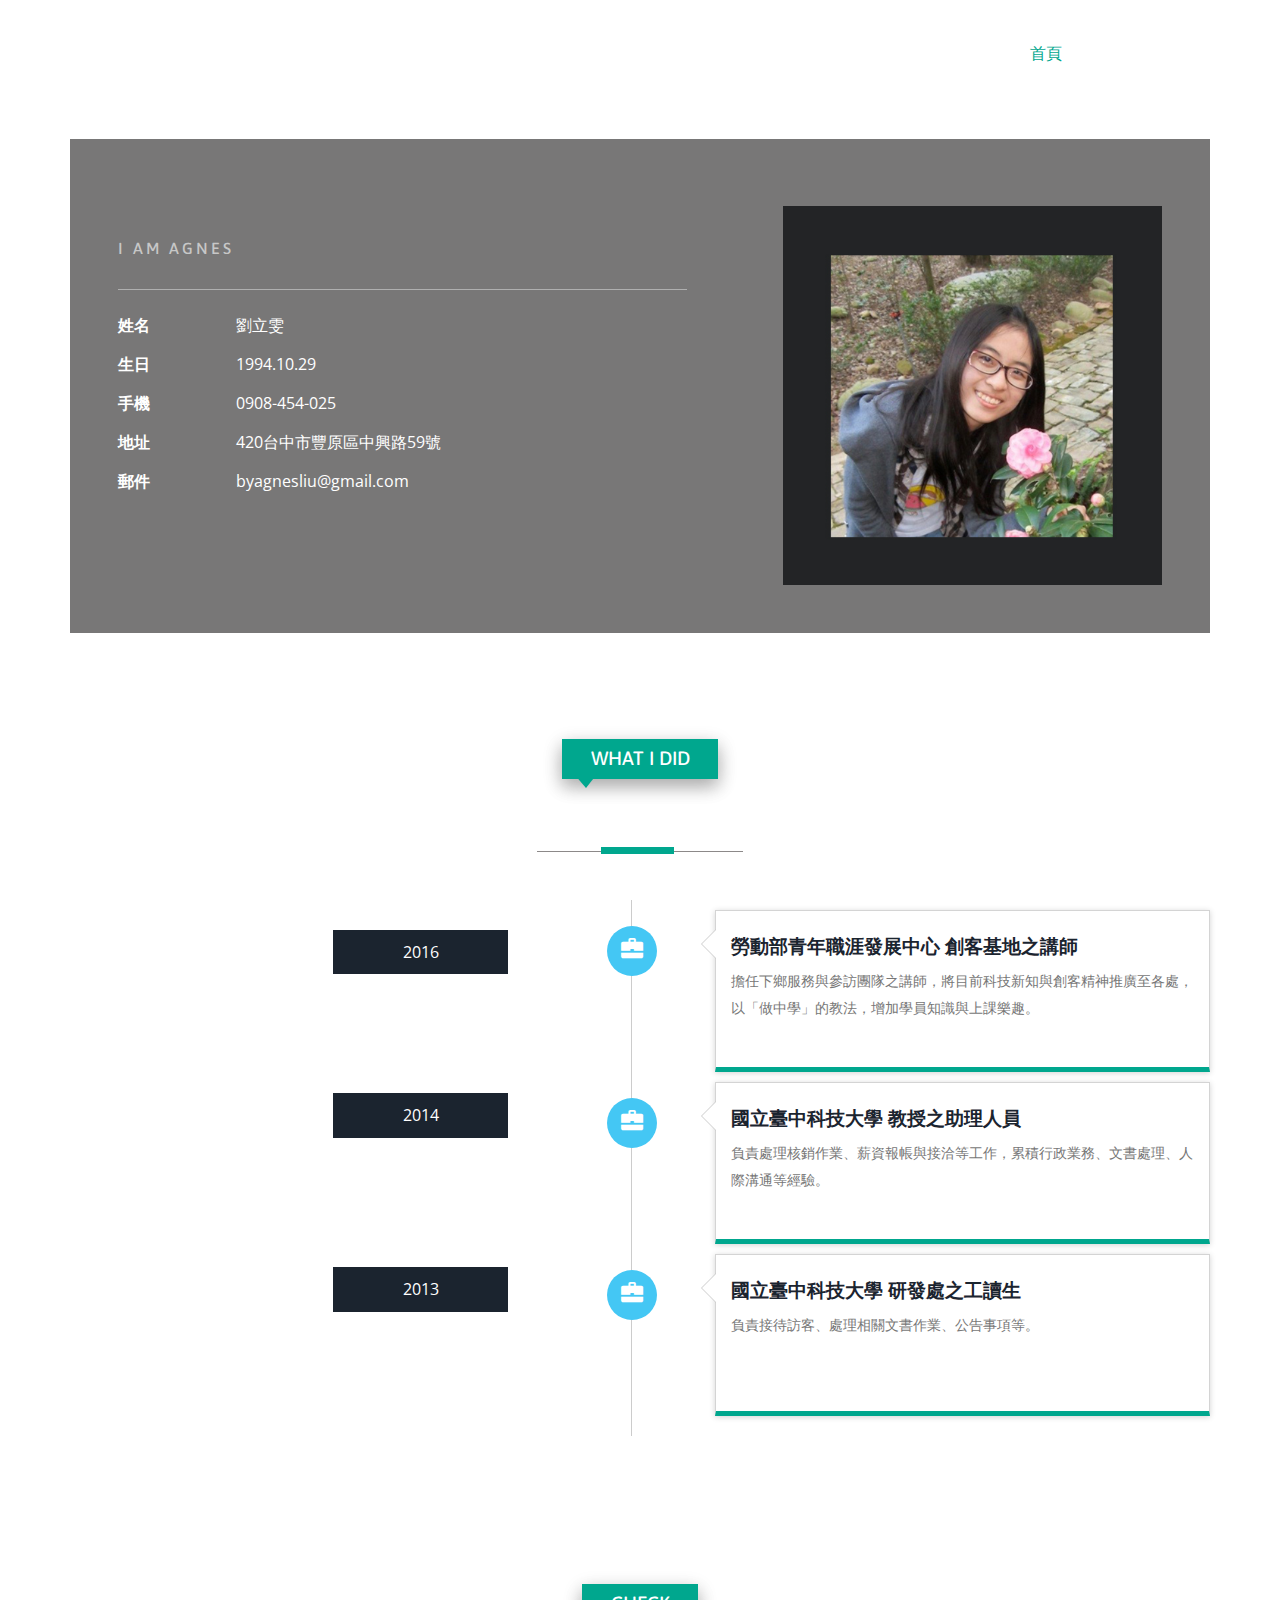
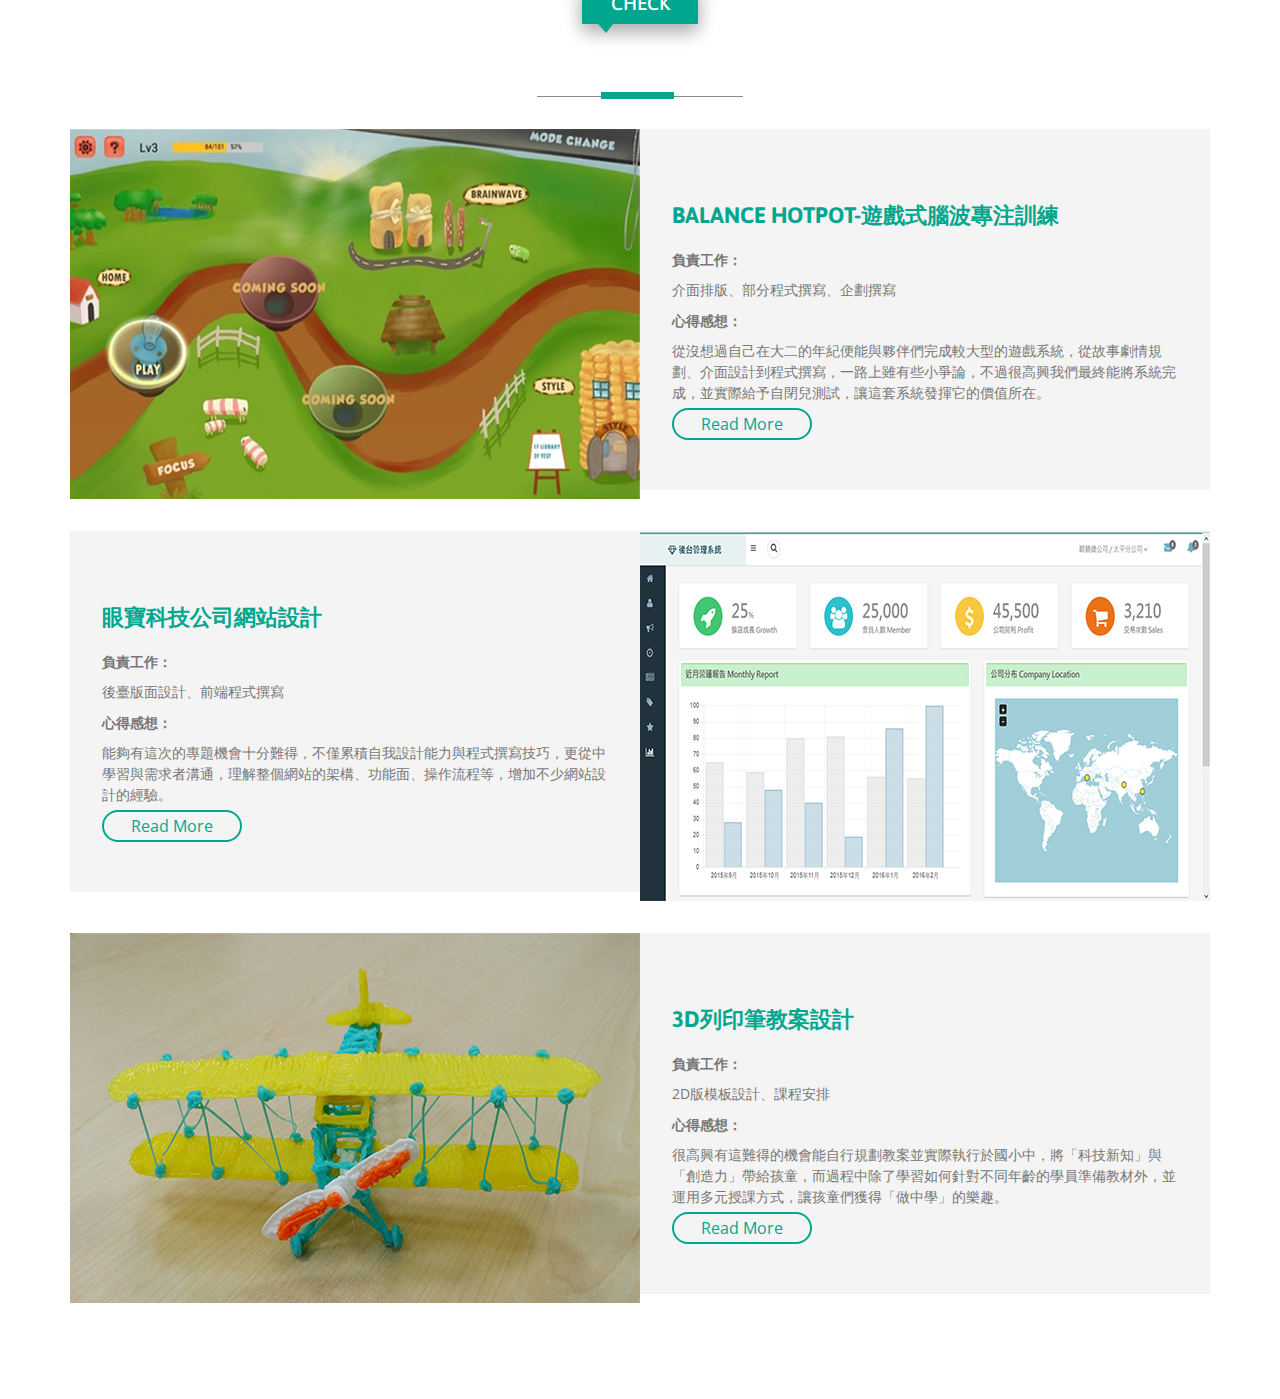
==== commit c873e5e1: "change outline" ====
--- a/index.html
+++ b/index.html
@@ -36,18 +36,16 @@
 						<div class="top-nav">
 							<div class="navigation">
 								<div class="logo">
-									<h1><a href="index.html"><span>My</span>Profile</a></h1>
+									<h1><a href="index.html">LWLIU</a></h1>
 								</div>
 
 								<div class="navigation-right">
 									<span class="menu"><img src="images/menu.png" alt=" " /></span>
 									<nav class="link-effect-3" id="link-effect-3">
 										<ul class="nav1 nav nav-wil">
-											<li class="active"><a data-hover="Home" href="index.html">Home</a></li>
-											<li><a class="scroll" data-hover="About" href="#about">About</a></li>
-											<li><a class="scroll" data-hover="Skill" href="#skill" >Skill</a></li>
-											<li><a class="scroll" data-hover="Experience" href="#work">Experience</a></li>
-											<li><a class="scroll" data-hover="Portfolio" href="#portfolio">Portfolio</a></li>
+											<li class="active"><a data-hover="Home" href="index.html">首頁</a></li>
+											<li><a class="scroll" data-hover="Experience" href="#work">經驗</a></li>
+											<li><a class="scroll" data-hover="Portfolio" href="#portfolio">作品集</a></li>
 										</ul>
 									</nav>
 									<!-- script-for-menu -->
@@ -119,72 +117,6 @@
 				</div>
 			</div>
 
-			<!-- about -->
-			<div id="about" class="about">
-				<div class="col-md-6 about-left">
-					<div class="about-left-grid">
-						<h2>Hi! I'm <span>Agnes</span></h2>
-						<p>我是個很愛笑、很熱情的人，喜歡與人接觸，特別是喜歡和小朋友們相處，總覺得他們有種特殊的魔力，能夠時時讓人感到窩心與快樂，因此，教導孩童算是我的興趣之一；而在態度方面，我希望身旁的人都能感受到我的積極與用心，所以在處理各類事務上，我會有效率地完成並盡力做到最好；在脾氣上，我則不喜歡與人爭吵 ，即便發生任何不愉悅的事，我認為透過溝通，對彼此會是最好的解決方法。</p>
-					</div>
-				</div>
-
-				<div class="col-md-6 about-right">
-				</div>
-				
-				<div class="clearfix"> </div>
-			</div>
-
-			<!-- skill -->
-			<div class="skill" id="skill">
-				<div class="container">
-					<div class="skill-head one text-center ">
-						<h4>WHAT IS</h4>
-						<h3>MY <span>SKILL</span></h3>
-						<span class="border two"></span>
-				</div>
-				<div class="skill-grids">
-					<div class="col-md-2 skills-grid text-center">
-						<div class="circle" id="circles-1"></div>
-						<p>文書處理</p>
-					</div>
-					<div class="col-md-2 skills-grid text-center">
-						<div class="circle" id="circles-2"></div>
-						<p>美工設計</p>
-					</div>
-					<div class="col-md-2 skills-grid text-center">
-						<div class="circle" id="circles-3"></div>
-						<p>程式設計</p>
-					</div>
-					<div class="col-md-2 skills-grid text-center">
-						<div class="circle" id="circles-4"></div>
-						<p>影片後製</p>
-					</div>
-					<div class="col-md-2 skills-grid text-center">
-						<div class="circle" id="circles-5"></div>
-						<p>3D列印筆</p>
-					</div>
-					<div class="clearfix"> </div>
-
-					<script type="text/javascript" src="js/circles.js"></script>
-					<script>
-								
-								for (var i = 1; i <= 7; i++) {
-									var child = document.getElementById('circles-' + i);
-									var percentage = [95,80,70,80,100];
-										Circles.create({
-											id:         child.id,
-											percentage: percentage[i-1],
-											radius:     80,
-											width:      10,
-											number:   	percentage / 1,
-											text:       '%',
-											colors:     ['#ffffff', '#f6608a']
-										});
-								}
-									
-					</script>
-				</div>
-			</div>	
 
 			<!--experience-->
 			<div id="work" class="work">
--- a/css/style.css
+++ b/css/style.css
@@ -21,7 +21,6 @@
 }
 /*-- header --*/
 #home {
-    background: #1b242f;
     background-size: cover;
     -webkit-background-size: cover;
     -moz-background-size: cover;
